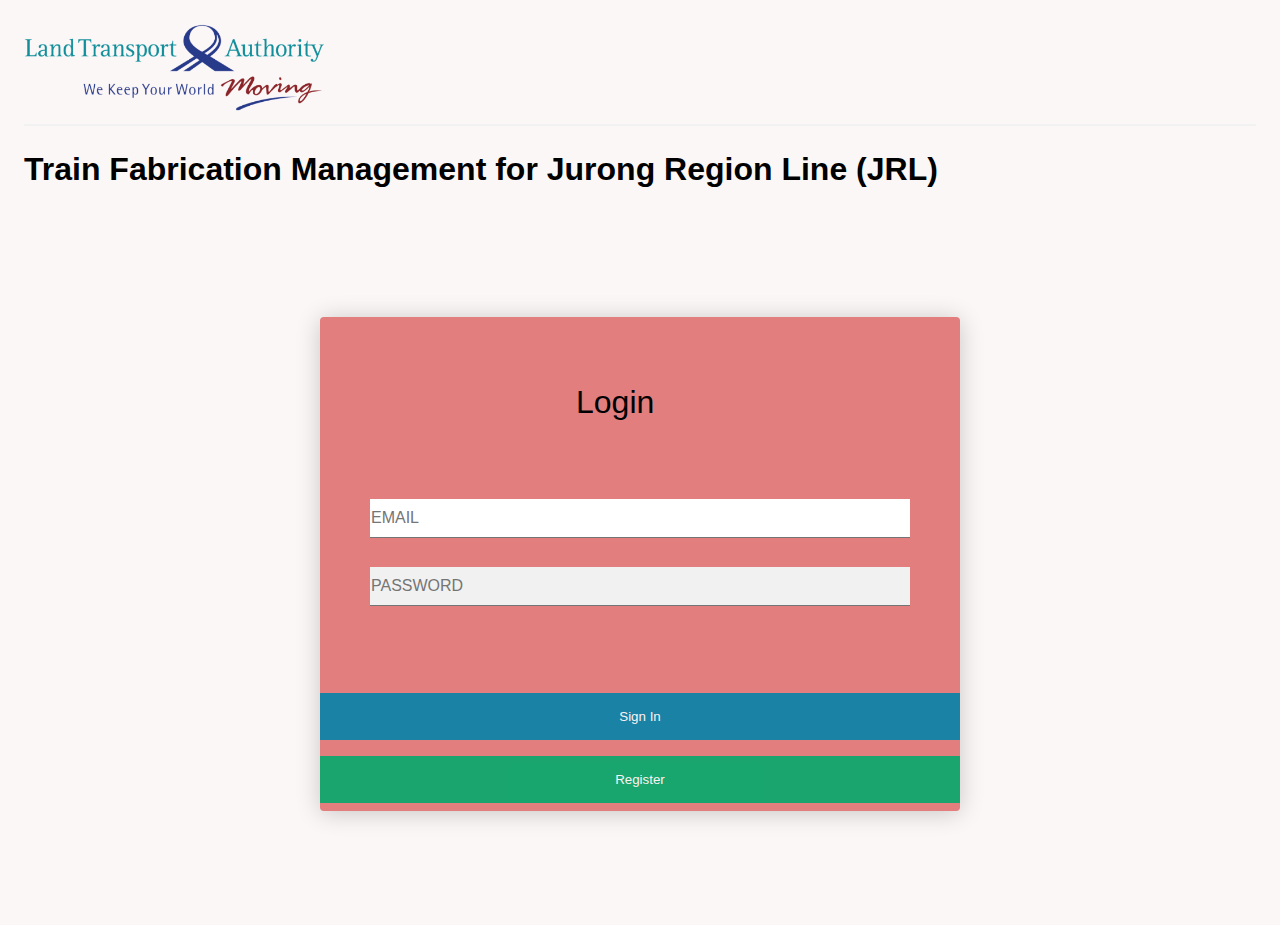
==== index.html @ 6e835703 "first commit" ====
<!DOCTYPE html>

<html>

<head>
    <title>LTA.sg</title> 
    <link rel="stylesheet" type="text/css" href="style.css"> 
    <link rel = "icon" href="https://pbs.twimg.com/profile_images/582352199814008832/GVZJ5FiC_400x400.jpg">
    <meta name="desciption" content="LTA Jurong Regional Line">
    <meta charset="utf-8">
    <meta name="LTA" content="index,follow"> 
    <meta name="viewport" content="width=device-width, initial-scale=1">
    <link href="https://cdn.jsdelivr.net/npm/bootstrap@5.3.0/dist/css/bootstrap.min.css" rel="stylesheet" integrity="sha384-9ndCyUaIbzAi2FUVXJi0CjmCapSmO7SnpJef0486qhLnuZ2cdeRhO02iuK6FUUVM" crossorigin="anonymous">


</head>

<body>

    <div class="intro">
        <img 
        src="/Images/LTA logo.png" width="300" alt="Picture of LTA logo" title="Land Transport Authority">
        <hr>

        <!-- <img
        class="background"
    
        src="/Images/train.jpg">  -->
       

        <div class="title"></div>
        <div class="Jurong"><span><h1>Train Fabrication Management for Jurong Region Line (JRL) </h1></span>

        </div>
        <br>
        
        
        <div class="login-form">
            <form>
                <h1>Login</h1>
                <div class="content">
                    <div class="input-field">
                        <input type="email" placeholder="email" autocomplete="nope">
                    </div>
                    <div class="input-field">
                        <input type="password" placeholder="password" autocomplete="new-password">
                    </div>
                </div>
            </form>
                <div>
                    <form action="Home_page.html">
                        <button class="signinbtn" > Sign In </button>
                    </form>
                    <form action="register_page.html">
                        <button class="registerbtn" > Register </button> 
                    </form>
                </div>

                
        </div>
        
   
    </div>
    <script src="https://cdn.jsdelivr.net/npm/bootstrap@5.3.0/dist/js/bootstrap.bundle.min.js" integrity="sha384-geWF76RCwLtnZ8qwWowPQNguL3RmwHVBC9FhGdlKrxdiJJigb/j/68SIy3Te4Bkz" crossorigin="anonymous"></script>

</body>



</html>
---- style.css ----
.vidtest{
    border-style: solid;
    height: 40vh;
    float: middle;

}

.testHeader1{
    float: middle;
    font-size: 10vh;
    font-family: Impact, Haettenschweiler, 'Arial Narrow Bold', sans-serif;
}

.background{
  position: fixed; 
  top: 0; 
  left: 0; 
	
  /* Preserve aspet ratio */
  min-width: 100%;
  min-height: 100%;;
  opacity: 0.1;
  overflow-y: hidden ! important;
  overflow-x: hidden ! important;
  background-size: cover;
  background-blend-mode: difference;
  
}



.Jurong{
    background-repeat: no-repeat;
    background-attachment: fixed;
    background-size: cover;

}

.vidtest{
    width: 50vw;

    
        margin: 0;
        padding: 0;
        box-sizing: border-box;
        -webkit-font-smoothing: antialiased
    }
    
   

    body {
        background: hwb(0 97% 1%);
        font-family: rubik,sans-serif

    }
    
    .login-form {
        background: #e27e7e;
        width: 50vw;
        margin: 10vh auto;
        display: -webkit-box;
        display: flex;
        -webkit-box-orient: vertical;
        -webkit-box-direction: normal;
        flex-direction: column;
        border-radius: 4px;
        box-shadow: 0 2px 25px rgba(0, 0, 0, 0.2)
        
    }
    
    .login-form h1 {
        padding: 5vh 20vw 0;
        font-weight: 300
    }
    
    .login-form .content {
        padding: 5vh;
        text-align: center
    }
    
    .login-form .input-field {
        padding: 12px 5px
    }
    
    .login-form .input-field input {
        font-size: 16px;
        display: block;
        font-family: rubik,sans-serif;
        width: 100%;
        padding: 10px 1px;
        border: 0;
        border-bottom: 1px solid #747474;
        outline: none;
        -webkit-transition: all .2s;
        transition: all .2s
    }
    
    .login-form .input-field input::-webkit-input-placeholder {
        text-transform: uppercase
    }
    
    .login-form .input-field input::-moz-placeholder {
        text-transform: uppercase
    }
    
    .login-form .input-field input:-ms-input-placeholder {
        text-transform: uppercase
    }
    
    .login-form .input-field input::-ms-input-placeholder {
        text-transform: uppercase
    }
    
    .login-form .input-field input::placeholder {
        text-transform: uppercase
    }
    
    .login-form .input-field input:focus {
        border-color: #222
    }
    
    .login-form a.link {
        text-decoration: none;
        color: #747474;
        letter-spacing: .2px;
        text-transform: uppercase;
        display: inline-block;
        margin-top: 20px
    }
    
    
    .login-form .action {
        display: -webkit-box;
        display: flex;
        -webkit-box-orient: horizontal;
        -webkit-box-direction: normal;
        flex-direction: row
    }
    
    .login-form .action button {
        width: 100%;
        border: none;
        padding: 18px;
        font-family: rubik,sans-serif;
        cursor: pointer;
        text-transform: uppercase;
        background: #e8e9ec;
        color: #777;
        border-bottom-left-radius: 4px;
        border-bottom-right-radius: 0;
        letter-spacing: .2px;
        outline: 0;
        -webkit-transition: all .3s;
        transition: all .3s
    }
    
    .login-form .action button:hover {
        background: #d8d8d8
    }
    
    .login-form .action button:nth-child(2) {
        background: #4767a3;
        color: #fff;
        border-bottom-left-radius: 0;
        border-bottom-right-radius: 4px
        
    }
    
    .login-form .action button:nth-child(2):hover {
        background: #415163
}

/* Dropdown Button 
.dropbtn {
    background-color: #04AA6D;
    color: white;
    padding: 5px;
    font-size: 16px;
    border: none;
  }*/
  
  /* The container <div> - needed to position the dropdown content */
  .dropdown {
    position: relative;
    display: inline-block;
  }
  
  /* Dropdown Content (Hidden by Default)
  .dropdown-content {
    display: none;
    position: absolute;
    background-color: #f1f1f1;
    min-width: 160px;
    box-shadow: 0px 8px 16px 0px rgba(0,0,0,0.2);
    z-index: 1;
  } */
  
  /* Links inside the dropdown 
  .dropdown-content a {
    color: black;
    padding: 12px 16px;
    text-decoration: none;
    display: block;
  }*/
  
  /* Change color of dropdown links on hover */
  .dropdown-content a:hover {background-color: #ddd;}
  
  /* Show the dropdown menu on hover */
  .dropdown:hover .dropdown-content {display: block;}
  
  /* Change the background color of the dropdown button when the dropdown content is shown */
  .dropdown:hover .dropbtn {background-color: #3e8e41;}

.title{
    font-weight: bold;
    text-align: center;
    
}


* {box-sizing: border-box}

/* Add padding to containers */
.container {
  padding: 16px;
}

/* Full-width input fields */
input[type=text], input[type=password] {
  width: 100%;
  padding: 15px;
  margin: 5px 0 22px 0;
  display: inline-block;
  border: none;
  background: #f1f1f1;
}

input[type=text]:focus, input[type=password]:focus {
  background-color: #ddd;
  outline: none;
}

/* Overwrite default styles of hr */
hr {
  border: 1px solid #f1f1f1;
  margin-bottom: 25px;
}

/* Set a style for the submit/register button */
.registerbtn {
  background-color: #04AA6D;
  color: rgb(255, 255, 255);
  padding: 16px 20px;
  margin: 8px 0;
  border: none;
  cursor: pointer;
  width: 100%;
  opacity: 0.9;
  
}

.registerbtn:hover {
  opacity:1;
}

/* Add a blue text color to links */
a {
  color: rgb(255, 255, 255);
}

/* Set a grey background color and center the text of the "sign in" section */
.signin {
  background-color: #f1f1f1;
  text-align: center;
}
.signinbtn {
    background-color: #0483aa;
    color: rgb(255, 255, 255);
    padding: 16px 20px;
    margin: 8px 0;
    border: none;
    cursor: pointer;
    width: 100%;
    opacity: 0.9;
    
  }
  
  .signin:hover {
    opacity:1;
  }
h2{
  text-align: center;
}
h3{
  text-align: center;
}
.intro{padding: 1em;
}

@media only screen 
  and (min-device-width: 457px) 
  and (max-device-width: 814px) 
  and (-webkit-min-device-pixel-ratio: 3) { 
    .intro{
      font-size: 1em;
      
    }

}
.list-group{
  object-fit: none; 
  object-position: left top;
}
.range{
  height: 100%;
  width:100%;
}
.box{
  position: relative;
  display: flex;
  align-items: center;
  justify-content: center;
  height: 100%;
}
#rangeValue{
  position: relative;
  text-align: center;
  width: 60px;
}
#rangeValue2{
  position: relative;
  text-align: center;
  width: 60px;
}
#rangeValue3, #rangeValue4, #rangeValue5, #rangeValue6, #rangeValue7{
  position: relative;
  text-align: center;
  width: 60px;
}
.N{
  text-align: center;
}
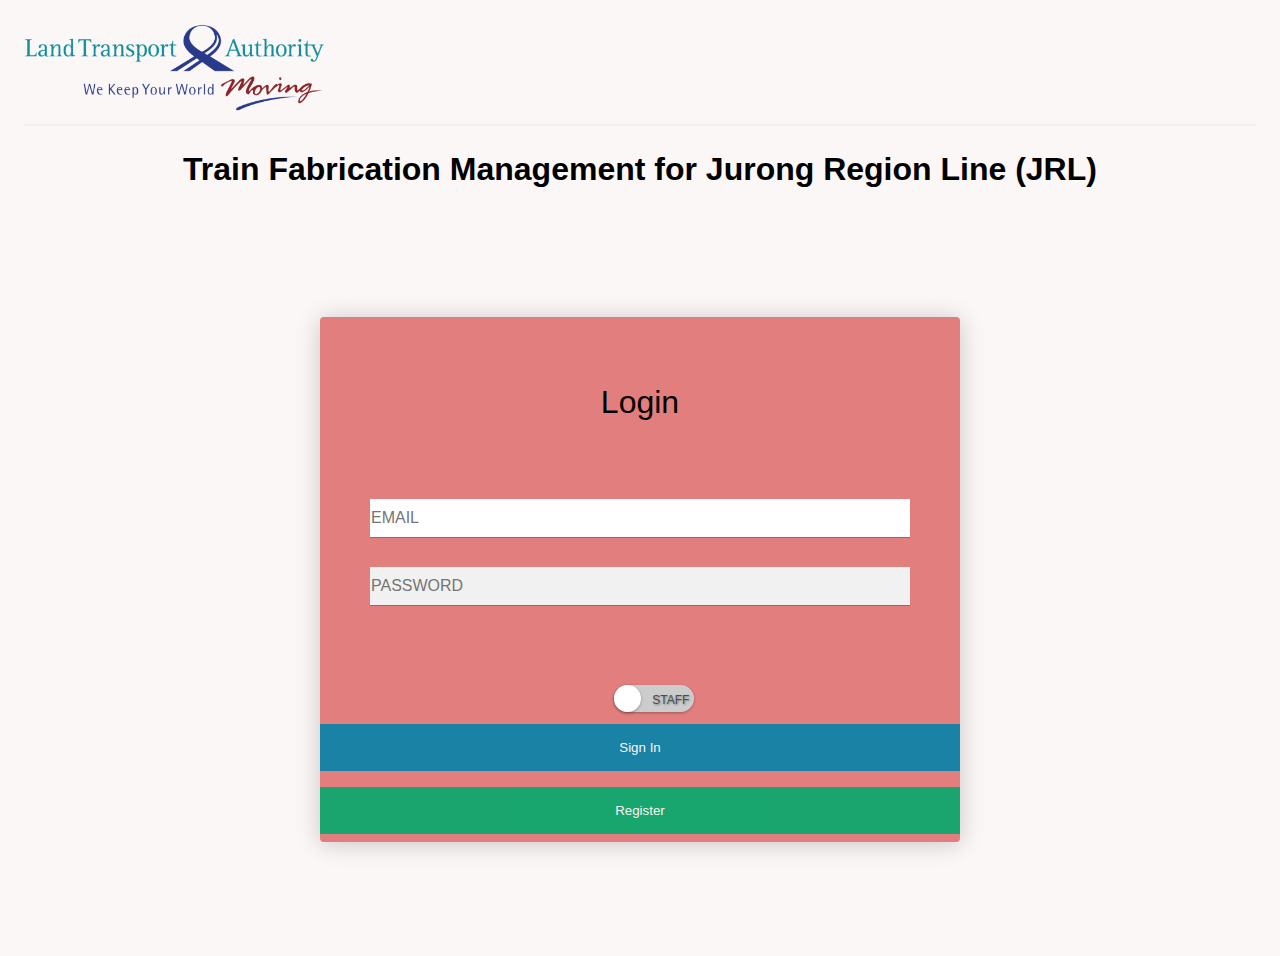
==== commit 76d98361: "updated" ====
--- a/index.html
+++ b/index.html
@@ -11,7 +11,102 @@
     <meta name="LTA" content="index,follow"> 
     <meta name="viewport" content="width=device-width, initial-scale=1">
     <link href="https://cdn.jsdelivr.net/npm/bootstrap@5.3.0/dist/css/bootstrap.min.css" rel="stylesheet" integrity="sha384-9ndCyUaIbzAi2FUVXJi0CjmCapSmO7SnpJef0486qhLnuZ2cdeRhO02iuK6FUUVM" crossorigin="anonymous">
-
+    <style>
+        .toggle {
+          --width: 80px;
+          --height: calc(var(--width) / 3);
+    
+          position: relative;
+          display: inline-block;
+          width: var(--width);
+          height: var(--height);
+          box-shadow: 0px 1px 3px rgba(0, 0, 0, 0.3);
+          border-radius: var(--height);
+          cursor: pointer;
+          left: 23vw;
+        }
+    
+        .toggle input {
+          display: none;
+          
+        }
+    
+        .toggle .slider {
+          position: absolute;
+          top: 0;
+          left: 0;
+          width: 100%;
+          height: 100%;
+          border-radius: var(--height);
+          background-color: #ccc;
+          transition: all 0.4s ease-in-out;
+          
+        }
+    
+        .toggle .slider::before {
+          content: '';
+          position: absolute;
+          top: 0;
+          left: 0;
+          width: calc(var(--height));
+          height: calc(var(--height));
+          border-radius: calc(var(--height) / 2);
+          background-color: #fff;
+          box-shadow: 0px 1px 3px rgba(0, 0, 0, 0.3);
+          transition: all 0.4s ease-in-out;
+         
+        }
+    
+        .toggle input:checked+.slider {
+          background-color: #2196F3;
+        }
+    
+        .toggle input:checked+.slider::before {
+          transform: translateX(calc(var(--width) - var(--height)));
+        }
+    
+        .toggle .labels {
+          position: absolute;
+          top: 8px;
+          left: 0;
+          width: 100%;
+          height: 100%;
+          font-size: 12px;
+          font-family: sans-serif;
+          transition: all 0.4s ease-in-out;
+          
+        }
+    
+        .toggle .labels::after {
+          content: attr(data-off);
+          position: absolute;
+          right: 5px;
+          color: #4d4d4d;
+          opacity: 1;
+          text-shadow: 1px 1px 2px rgba(0, 0, 0, 0.4);
+          transition: all 0.4s ease-in-out;
+          
+        }
+    
+        .toggle .labels::before {
+          content: attr(data-on);
+          position: absolute;
+          left: 5px;
+          color: #ffffff;
+          opacity: 0;
+          text-shadow: 1px 1px 2px rgba(255, 255, 255, 0.4);
+          transition: all 0.4s ease-in-out;
+          
+        }
+    
+        .toggle input:checked~.labels::after {
+          opacity: 0;
+        }
+    
+        .toggle input:checked~.labels::before {
+          opacity: 1;
+        }
+      </style>
 
 </head>
 
@@ -46,6 +141,11 @@
                         <input type="password" placeholder="password" autocomplete="new-password">
                     </div>
                 </div>
+                <label class="toggle">
+                    <input type="checkbox">
+                    <span class="slider"></span>
+                    <span class="labels" data-on="ADMIN" data-off="STAFF"></span>
+                  </label>
             </form>
                 <div>
                     <form action="Home_page.html">
--- a/style.css
+++ b/style.css
@@ -289,6 +289,9 @@
   .signin:hover {
     opacity:1;
   }
+h1{
+  text-align: center;
+}
 h2{
   text-align: center;
 }
@@ -341,3 +344,5 @@
 .N{
   text-align: center;
 }
+
+
